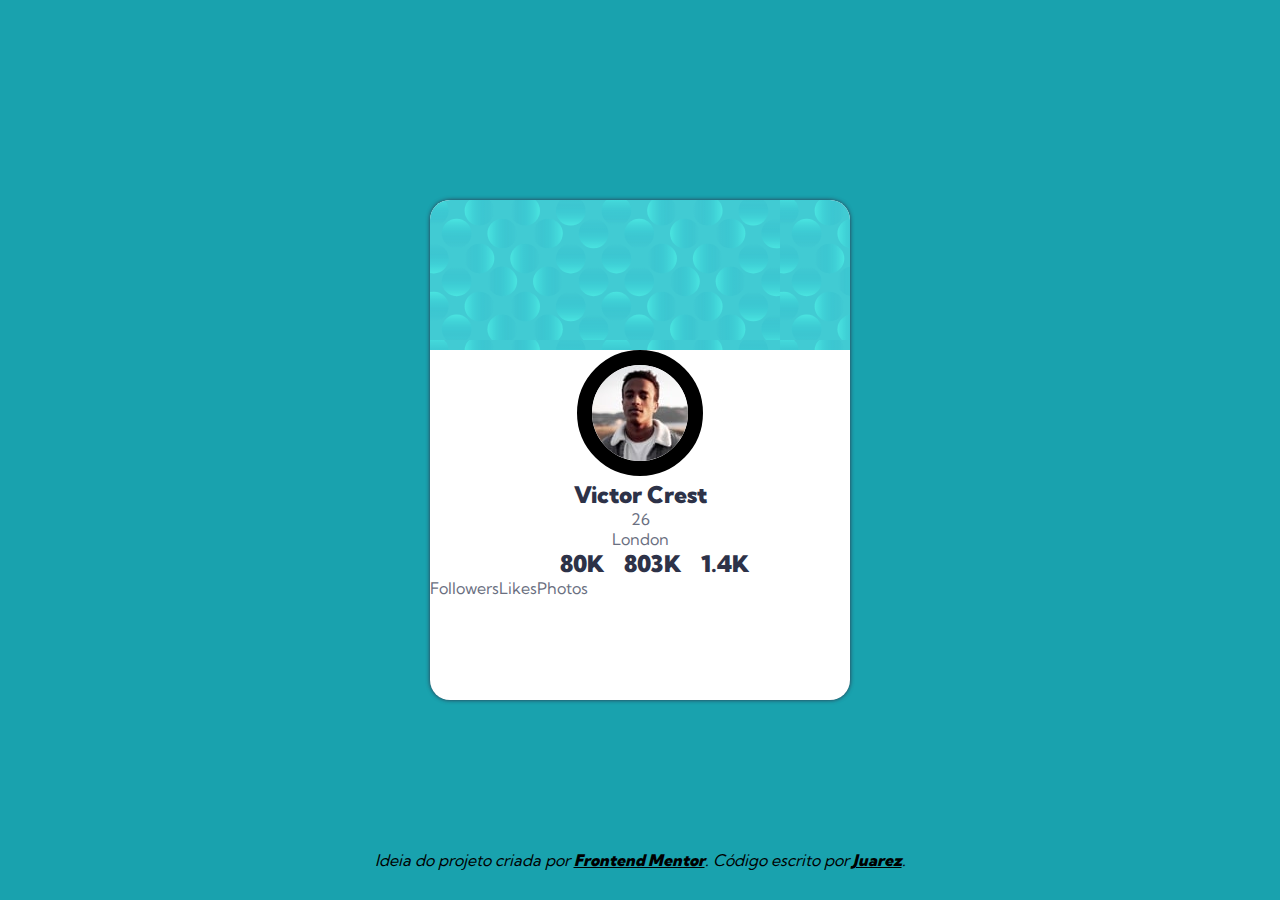
==== projeto-02/index.html @ 49f23488 "Comecei o projeto caminhando pro meio do desenvolvimento." ====
<!DOCTYPE html>
<html lang="pt-br">

<head>
  <meta charset="UTF-8">
  <meta name="viewport" content="width=device-width, initial-scale=1.0">
  <link rel="icon" type="image/png" sizes="32x32" href="./imagens/favicon-32x32.png">
  <link rel="stylesheet" href="style.css">
  <link rel="stylesheet" href="media-query.css">
  <title>Frontend Mentor | Profile card component</title>
</head>

<body>
  <main id="card">
    <section id="imagem-escama">
    </section>
      <section id="imagem-perfil">
        <img src="./imagens/image-victor.jpg" alt="imagem-perfil">
      </section>
      <div id="bloco-01">
        <h2>Victor Crest</h2> <p>26</p>
        <p>London</p>
      </div>
      <div id="status">
        <ul id="numeros">
          <li><h2>80K</h2></li>
          <li><h2>803K</h2></li>
          <li><h2>1.4K</h2></li>
        </ul>
        <ul id="categorias">
          <li>Followers</li>
          <li>Likes</li>
          <li>Photos</li>
        </ul>
      </div>
  </main>
  <footer id="creditos">
    <p>
      <i>
        Ideia do projeto criada por <a href="https://www.frontendmentor.io?ref=challenge" target="_blank">Frontend
          Mentor</a>.
        Código escrito por <a href="#">Juarez</a>.
      </i>
    </p>
    </footer>
</body>

</html>
---- projeto-02/style.css ----
@charset "utf-8";

@import url('https://fonts.googleapis.com/css2?family=Kumbh+Sans:wght@400;700&display=swap');

* {
    margin: 0px;
    padding: 0px;
    box-sizing: border-box;
}

body {
    background-color: hsl(185, 75%, 39%);
    height: 100vh;
    width: 100vw;
}


main#card {
    position: absolute;
    top:50%;
    left:50%;
    transform: translate(-50%, -50%);
    background-color: white;
    box-shadow: hsl(229, 23%, 23%) 0px 0px 4px;
    width: 420px;
    height: 500px;
    font-family: 'Kumbh Sans', sans-serif;
    border-radius: 20px;
    display:block;
}


section#imagem-escama {
    background-image: url('./imagens/bg-pattern-card.svg');
    height: 150px;
    display: block;
    background-attachment: fixed;
    border-radius: 20px 20px 0px 0px;
}

section#imagem-perfil img {
    border-radius: 50%;
    border: 15px solid black;
}

section#imagem-perfil {
    text-align: center;
}

div#bloco-01 h2 {

}


div#bloco-01 p {
    text-align: center;
    color: hsl(227, 10%, 46%);
}

main#card h2 {
    font-size: 23px;
    font-weight: 900;
    text-align: center;
    color: hsl(229, 23%, 23%);
}



ul {
    list-style: none;
}

ul#numeros {
    display: flex;
    padding-left: 120px;
}

ul#numeros li{
    padding-left: 10px;
    padding-right: 10px;
}

ul#categorias {
    display: flex;
    color: hsl(227, 10%, 46%);
}


footer#creditos {
    width: 100%;
    height: 50px;
    position: absolute;
    bottom: 0;
    left: 0;
}

footer#creditos p{
    text-align: center;
    font-family: 'Kumbh Sans', sans-serif;
}

footer#creditos a {
    color: black;
    font-weight: 900;
}
---- projeto-02/media-query.css ----
@charset "utf-8";

@media screen  and (min-width: 375px) and (max-width: 1440px) {
    
}
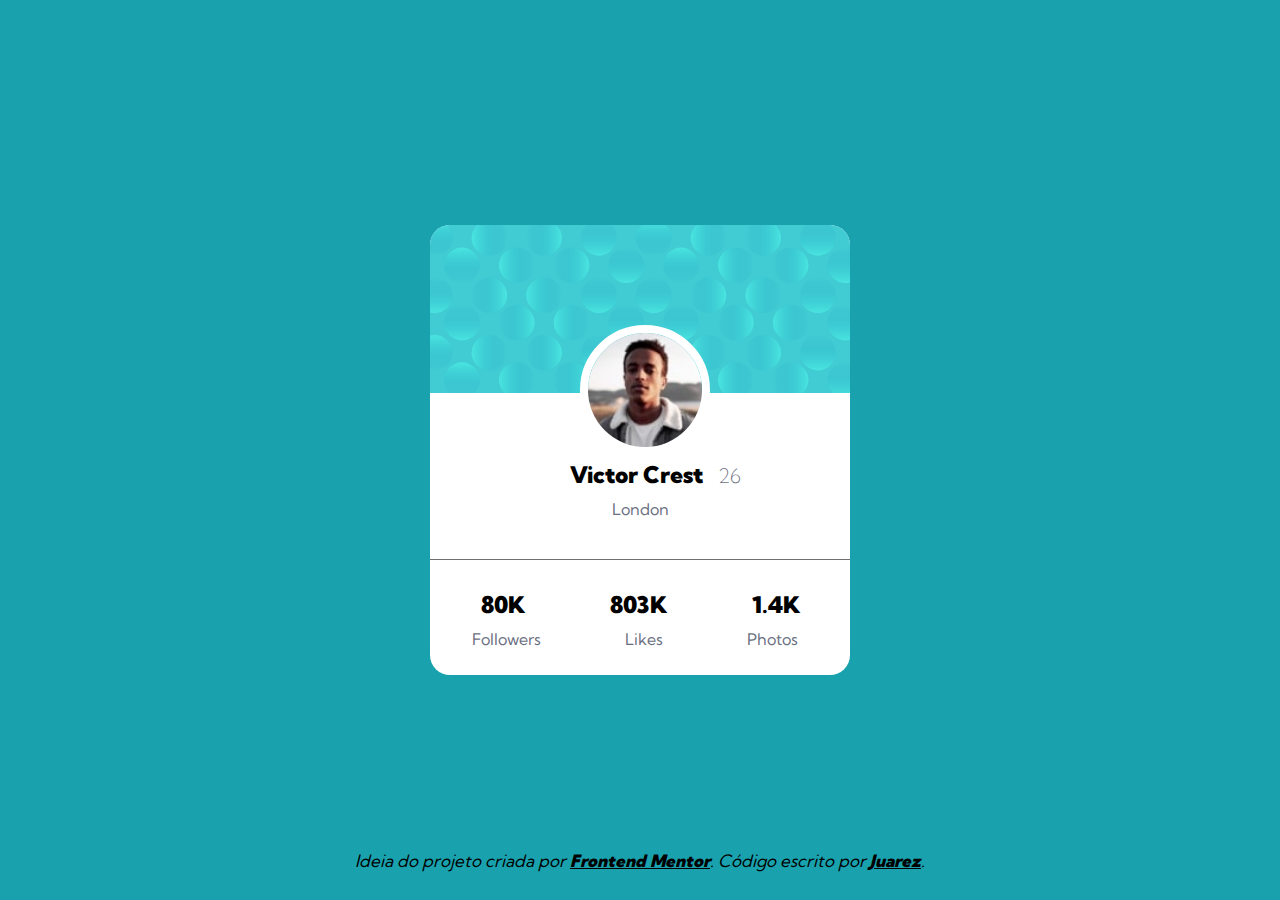
==== commit a045b430: "Terminei o projeto." ====
--- a/projeto-02/index.html
+++ b/projeto-02/index.html
@@ -6,33 +6,32 @@
   <meta name="viewport" content="width=device-width, initial-scale=1.0">
   <link rel="icon" type="image/png" sizes="32x32" href="./imagens/favicon-32x32.png">
   <link rel="stylesheet" href="style.css">
-  <link rel="stylesheet" href="media-query.css">
   <title>Frontend Mentor | Profile card component</title>
 </head>
 
 <body>
   <main id="card">
-    <section id="imagem-escama">
-    </section>
-      <section id="imagem-perfil">
-        <img src="./imagens/image-victor.jpg" alt="imagem-perfil">
-      </section>
-      <div id="bloco-01">
-        <h2>Victor Crest</h2> <p>26</p>
-        <p>London</p>
-      </div>
-      <div id="status">
-        <ul id="numeros">
-          <li><h2>80K</h2></li>
-          <li><h2>803K</h2></li>
-          <li><h2>1.4K</h2></li>
-        </ul>
-        <ul id="categorias">
-          <li>Followers</li>
-          <li>Likes</li>
-          <li>Photos</li>
-        </ul>
-      </div>
+    <div id="imagem-card">
+      <img src="./imagens/bg-pattern-card.svg" alt="imagem-card">
+    </div>
+    <div id="imagem-perfil">
+      <img src="./imagens/image-victor.jpg" alt="imagem-perfil">
+    </div>
+    <div id="descricao">
+      <ul>
+        <li>
+          <h2>Victor Crest</h2>
+        </li>
+        <li id="numero">
+          <h3>26</h3>
+        </li>
+      </ul>
+      <p>London</p>
+    </div>
+    <div id="status">
+      <h2>80K 803K 1.4K</h2>
+      <p>Followers Likes Photos</p>
+    </div>
   </main>
   <footer id="creditos">
     <p>
@@ -42,7 +41,7 @@
         Código escrito por <a href="#">Juarez</a>.
       </i>
     </p>
-    </footer>
+  </footer>
 </body>
 
 </html>--- a/projeto-02/style.css
+++ b/projeto-02/style.css
@@ -8,6 +8,7 @@
     box-sizing: border-box;
 }
 
+
 body {
     background-color: hsl(185, 75%, 39%);
     height: 100vh;
@@ -17,74 +18,104 @@
 
 main#card {
     position: absolute;
-    top:50%;
-    left:50%;
+    top: 50%;
+    left: 50%;
     transform: translate(-50%, -50%);
     background-color: white;
-    box-shadow: hsl(229, 23%, 23%) 0px 0px 4px;
     width: 420px;
-    height: 500px;
+    height: 450px;
     font-family: 'Kumbh Sans', sans-serif;
     border-radius: 20px;
-    display:block;
+    display: block;
+}
+
+main#card h2 {
+    font-size: 20px;
+    font-weight: 900;
+}
+
+div#imagem-card img {
+    width: 420px;
+    border-radius: 20px 20px 0px 0px;
+    display: block;
+    position: absolute;
+}
+
+div#imagem-card {
+    display: block;
 }
 
 
-section#imagem-escama {
-    background-image: url('./imagens/bg-pattern-card.svg');
-    height: 150px;
+div#imagem-perfil img {
     display: block;
-    background-attachment: fixed;
-    border-radius: 20px 20px 0px 0px;
-}
-
-section#imagem-perfil img {
     border-radius: 50%;
-    border: 15px solid black;
-}
-
-section#imagem-perfil {
-    text-align: center;
-}
-
-div#bloco-01 h2 {
-
+    border: 8px solid white;
+    width: 130px;
+    position: relative;
 }
 
 
-div#bloco-01 p {
-    text-align: center;
-    color: hsl(227, 10%, 46%);
-}
-
-main#card h2 {
-    font-size: 23px;
-    font-weight: 900;
-    text-align: center;
-    color: hsl(229, 23%, 23%);
+div#imagem-perfil {
+    padding-left: 150px;
+    padding-top: 100px;
+    margin-bottom: 5px;
 }
 
 
 
-ul {
-    list-style: none;
+div#descricao h2 {
+    font-size: 23px;
+    display: flex;
 }
 
-ul#numeros {
+div#descricao h3 {
+    color: hsl(227, 10%, 46%);
+    font-weight: 200;
+    font-size: 20px;
     display: flex;
-    padding-left: 120px;
 }
 
-ul#numeros li{
-    padding-left: 10px;
-    padding-right: 10px;
+div#descricao p {
+    padding-top: 10px;
+    color: hsl(227, 10%, 46%);
+    text-align: center;
 }
 
-ul#categorias {
+div ul {
+    list-style-type: none;
     display: flex;
-    color: hsl(227, 10%, 46%);
+    padding-left: 140px;
 }
 
+li {
+    display: flex;
+}
+
+li#numero {
+    padding-top: 3px;
+    padding-left: 15px;
+}
+
+div#status {
+    margin-top: 40px;
+    border-top: 1px solid rgb(112, 112, 112);
+}
+
+div#status h2 {
+    word-spacing: 80px;
+    padding-top: 30px;
+    text-align: center;
+    font-size: 23px;
+}
+
+div#status p {
+    word-spacing: 80px;
+    color: hsl(227, 10%, 46%);
+    padding-left: 0px;
+    padding-right: 10px;
+    padding-top: 10px;
+    text-align: center;
+}
 
 footer#creditos {
     width: 100%;
@@ -94,12 +125,16 @@
     left: 0;
 }
 
-footer#creditos p{
+
+footer#creditos p {
     text-align: center;
     font-family: 'Kumbh Sans', sans-serif;
+    font-size: 17px;
 }
+
 
 footer#creditos a {
     color: black;
     font-weight: 900;
+    font-size: 17px;
 }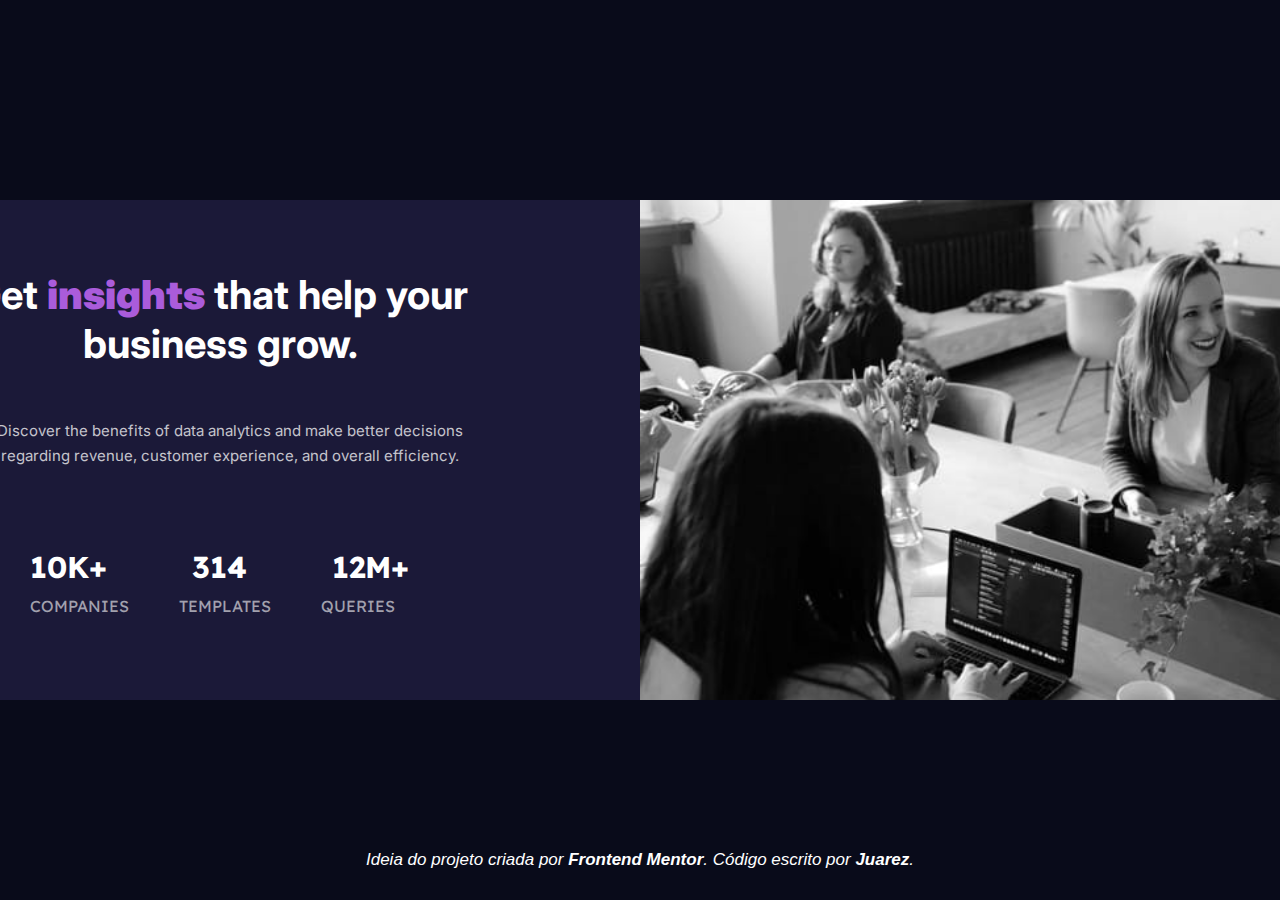
==== commit d4cf0747: "Descobri como consertar o erro de adaptação para celulares." ====
--- a/projeto-02/index.html
+++ b/projeto-02/index.html
@@ -4,35 +4,41 @@
 <head>
   <meta charset="UTF-8">
   <meta name="viewport" content="width=device-width, initial-scale=1.0">
-  <link rel="icon" type="image/png" sizes="32x32" href="./imagens/favicon-32x32.png">
+  <title>Stats preview card component</title>
   <link rel="stylesheet" href="style.css">
-  <title>Frontend Mentor | Profile card component</title>
+  <link rel="stylesheet" href="media-query.css">
 </head>
 
 <body>
+
   <main id="card">
-    <div id="imagem-card">
-      <img src="./imagens/bg-pattern-card.svg" alt="imagem-card">
-    </div>
-    <div id="imagem-perfil">
-      <img src="./imagens/image-victor.jpg" alt="imagem-perfil">
-    </div>
-    <div id="descricao">
+    <section id="imagem01">
+    </section>
+    <section id="principal">
+      <div id="primeiro-texto">
+        <h1>Get <strong>insights</strong> that help your business grow.</h1>
+        <p>
+          Discover the benefits of data analytics and make better decisions regarding revenue, customer
+          experience, and overall efficiency.
+        </p>
+      </div>
       <ul>
         <li>
-          <h2>Victor Crest</h2>
-        </li>
-        <li id="numero">
-          <h3>26</h3>
+          <h1>10K+</h1>
+          <h1>314</h1> 
+          <h1>12M+</h1>
+          </li>
+          <li>
+          <p>COMPANIES</p> 
+          <P>TEMPLATES</P> 
+          <p>QUERIES</p> 
         </li>
       </ul>
-      <p>London</p>
-    </div>
-    <div id="status">
-      <h2>80K 803K 1.4K</h2>
-      <p>Followers Likes Photos</p>
-    </div>
+    </section>
+    <section id="imagem02">
+    </section>
   </main>
+
   <footer id="creditos">
     <p>
       <i>
--- a/projeto-02/style.css
+++ b/projeto-02/style.css
@@ -1,6 +1,6 @@
 @charset "utf-8";
 
-@import url('https://fonts.googleapis.com/css2?family=Kumbh+Sans:wght@400;700&display=swap');
+@import url('https://fonts.googleapis.com/css2?family=Inter:wght@400;700&family=Lexend+Deca&display=swap');
 
 * {
     margin: 0px;
@@ -8,113 +8,90 @@
     box-sizing: border-box;
 }
 
-
 body {
-    background-color: hsl(185, 75%, 39%);
-    height: 100vh;
-    width: 100vw;
+    background-color: hsl(233, 47%, 7%);
 }
 
-
-main#card {
+main {
+    background-color: hsl(244, 38%, 16%);
     position: absolute;
     top: 50%;
     left: 50%;
     transform: translate(-50%, -50%);
-    background-color: white;
-    width: 420px;
-    height: 450px;
-    font-family: 'Kumbh Sans', sans-serif;
-    border-radius: 20px;
-    display: block;
-}
-
-main#card h2 {
-    font-size: 20px;
-    font-weight: 900;
-}
-
-div#imagem-card img {
-    width: 420px;
-    border-radius: 20px 20px 0px 0px;
-    display: block;
-    position: absolute;
-}
-
-div#imagem-card {
-    display: block;
-}
-
-
-div#imagem-perfil img {
-    display: block;
-    border-radius: 50%;
-    border: 8px solid white;
-    width: 130px;
-    position: relative;
-}
-
-
-div#imagem-perfil {
-    padding-left: 150px;
-    padding-top: 100px;
-    margin-bottom: 5px;
-}
-
-
-
-div#descricao h2 {
-    font-size: 23px;
+    width: 1420px;
+    height: 500px;
+    border-radius: 10px;
     display: flex;
 }
 
-div#descricao h3 {
-    color: hsl(227, 10%, 46%);
-    font-weight: 200;
-    font-size: 20px;
-    display: flex;
+section#principal {
+    width: 725px;
 }
 
-div#descricao p {
-    padding-top: 10px;
-    color: hsl(227, 10%, 46%);
+div#primeiro-texto {
     text-align: center;
+    padding: 20px;
+    font-family: 'Inter', Arial, Helvetica, sans-serif;
 }
 
-div ul {
+div#primeiro-texto h1 {
+    color: white;
+    font-size: 40px;
+    padding-left: 20px;
+    padding-right: 150px;
+    padding-top: 50px;
+}
+
+div#primeiro-texto p {
+    font-size: 15px;
+    color: hsla(0, 0%, 100%, 0.75);
+    line-height: 25px;
+    padding-left: 40px;
+    padding-right: 150px;
+    padding-top: 50px;
+}
+
+strong {
+    color: hsl(277, 64%, 61%);
+}
+
+section#imagem01 {
+    display: none;
+}
+
+ul {
     list-style-type: none;
-    display: flex;
-    padding-left: 140px;
+    font-family: 'Lexend Deca', Arial, Helvetica, sans-serif;
+    padding-top: 60px;
+    text-align: center;
 }
 
 li {
     display: flex;
+    padding-left: 100px;
 }
 
-li#numero {
-    padding-top: 3px;
-    padding-left: 15px;
+li h1 {
+    color: white;
+    font-size: 30px;
+    padding-right: 85px;
 }
 
-div#status {
-    margin-top: 40px;
-    border-top: 1px solid rgb(112, 112, 112);
+li p {
+    display: flex;
+    color: hsla(0, 0%, 100%, 0.6);
+    padding-right: 50px;
+    padding-top: 10px;
 }
 
-div#status h2 {
-    word-spacing: 80px;
-    padding-top: 30px;
-    text-align: center;
-    font-size: 23px;
-}
-
-div#status p {
-    word-spacing: 80px;
-    color: hsl(227, 10%, 46%);
-    padding-left: 0px;
-    padding-right: 10px;
-    padding-top: 10px;
-    text-align: center;
+section#imagem02 {
+    background-image: url('./imagens/image-header-desktop.jpg');
+    background-repeat: no-repeat;
+    background-size: cover;
+    display: flex;
+    height: 500px;
+    width: 725px;
+    border-radius: 0px 10px 10px 0px;
 }
 
 footer#creditos {
@@ -127,14 +104,20 @@
 
 
 footer#creditos p {
+    color: white;
     text-align: center;
-    font-family: 'Kumbh Sans', sans-serif;
+    font-family: Arial, Helvetica, sans-serif;
     font-size: 17px;
 }
 
 
 footer#creditos a {
-    color: black;
+    color: white;
     font-weight: 900;
     font-size: 17px;
+    text-decoration: none;
+}
+
+footer#creditos a:hover {
+    text-decoration: underline;
 }--- a/projeto-02/media-query.css
+++ b/projeto-02/media-query.css
@@ -0,0 +1,96 @@
+@charset "utf-8";
+
+@media screen and (min-width: 375px) and (max-width: 768px) {
+
+     @import url('https://fonts.googleapis.com/css2?family=Inter:wght@400;700&family=Lexend+Deca&display=swap');
+
+     main {
+          position: absolute;
+          top: 50%;
+          left: 50%;
+          transform: translate(-50%, -50%);
+          border-radius: 10px;
+          height: 770px;
+          width: 410px;
+          display: flex;
+          margin-top: 30vh;
+     }
+
+     section#imagem01 {
+          background-image: url('./imagens/image-header-mobile.jpg');
+          background-repeat: no-repeat;
+          height: 270px;
+          width: 410px;
+          display: flex;
+          position: absolute;
+          border-radius: 10px 10px 0px 0px;
+     }
+
+     section#imagem02 {
+          display: none;
+     }
+
+     section#principal {
+          padding-top: 280px;
+     }
+
+     div#primeiro-texto {
+          text-align: center;
+          padding: 20px;
+          font-family: 'Inter', Arial, Helvetica, sans-serif;
+     }
+
+     div#primeiro-texto h1 {
+          padding-left: 40px;
+          padding-right: 40px;
+          padding-bottom: 20px;
+          padding-top: 20px;
+          color: white;
+          font-size: 35px;
+     }
+
+     div#primeiro-texto strong {
+          color: hsl(277, 64%, 61%);
+     }
+
+     div#primeiro-texto p {
+          padding-top: 20px;
+          padding-left: 50px;
+          padding-right: 50px;
+          color: hsla(0, 0%, 100%, 0.75);
+          line-height: 25px;
+          font-size: 15px;
+     }
+
+     ul {
+          list-style-type: none;
+          font-family: 'Lexend Deca', Arial, Helvetica, sans-serif;
+          padding-top: 20px;
+          padding-right: 0px;
+          display: block;
+     }
+
+     li h1 {
+          font-size:30px;
+          color: white;
+          line-height: 40px;
+          padding-right: 50px;
+     }
+
+     li {
+          padding: 0px;
+          padding-left: 60px;
+     }
+
+     li p {
+          color: hsla(0, 0%, 100%, 0.6);
+          font-size: 15px;
+          line-height: 50px;
+          padding-right: 20px;
+     }
+
+     footer#creditos {
+          position: relative;
+          margin-top: 155vh;
+     }
+}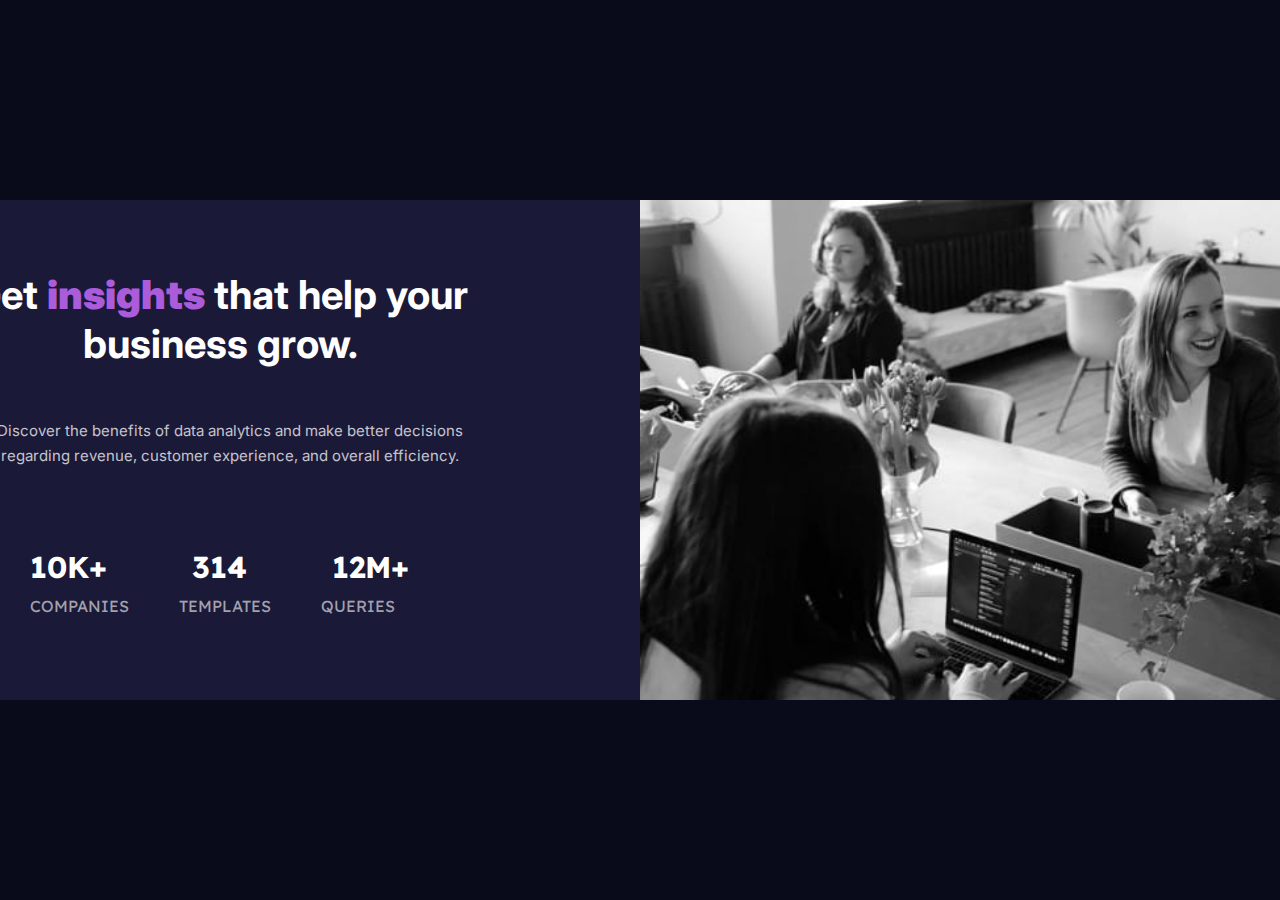
==== commit 7f3c07b4: "." ====
--- a/projeto-02/index.html
+++ b/projeto-02/index.html
@@ -38,16 +38,6 @@
     <section id="imagem02">
     </section>
   </main>
-
-  <footer id="creditos">
-    <p>
-      <i>
-        Ideia do projeto criada por <a href="https://www.frontendmentor.io?ref=challenge" target="_blank">Frontend
-          Mentor</a>.
-        Código escrito por <a href="#">Juarez</a>.
-      </i>
-    </p>
-  </footer>
 </body>
 
 </html>--- a/projeto-02/media-query.css
+++ b/projeto-02/media-query.css
@@ -13,7 +13,7 @@
           height: 770px;
           width: 410px;
           display: flex;
-          margin-top: 30vh;
+          margin-top: 20vh;
      }
 
      section#imagem01 {
